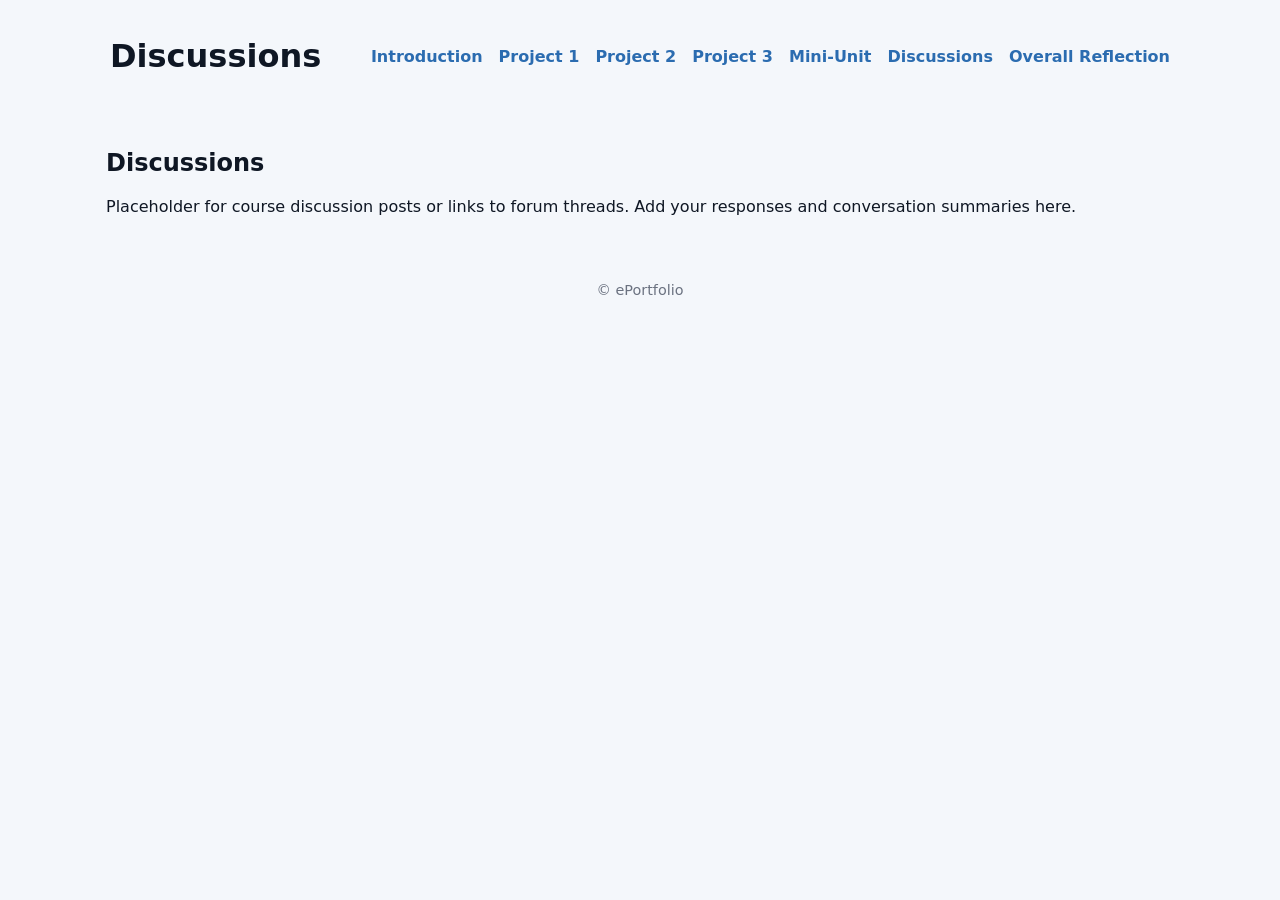
==== discussions.html @ 73dee46e "Initial ePortfolio scaffold" ====
<!doctype html>
<html lang="en">
  <head>
    <meta charset="utf-8" />
    <meta name="viewport" content="width=device-width,initial-scale=1" />
    <title>Discussions</title>
    <link rel="stylesheet" href="css/styles.css">
  </head>
  <body>
    <header class="site-header">
      <h1>Discussions</h1>
      <nav>
        <ul class="nav">
          <li><a href="index.html">Introduction</a></li>
          <li><a href="project1.html">Project 1</a></li>
          <li><a href="project2.html">Project 2</a></li>
          <li><a href="project3.html">Project 3</a></li>
          <li><a href="mini_unit.html">Mini-Unit</a></li>
          <li><a href="discussions.html">Discussions</a></li>
          <li><a href="reflection.html">Overall Reflection</a></li>
        </ul>
      </nav>
    </header>

    <main class="container">
      <h2>Discussions</h2>
      <p>Placeholder for course discussion posts or links to forum threads. Add your responses and conversation summaries here.</p>
    </main>

    <footer class="site-footer">
      <p>&copy; ePortfolio</p>
    </footer>
  </body>
</html>
---- css/styles.css ----
/* Simple styles for ePortfolio */

:root{
	--bg:#f4f7fb;
	--card:#ffffff;
	--accent:#2b6cb0;
	--accent-2:#6fb3ff;
	--muted:#6b7280;
}
*{box-sizing:border-box}
body{font-family:Inter,system-ui,-apple-system,Segoe UI,Roboto,Helvetica,Arial; margin:0; background:var(--bg); color:#0f1724; -webkit-font-smoothing:antialiased}
.site-header{background:transparent; padding:1rem 1.25rem; display:flex; align-items:center; justify-content:space-between; max-width:1100px; margin:0 auto}
.site-brand h1{margin:0; font-size:1.125rem}
.site-brand .tag{margin:0; font-size:.8rem; color:var(--muted)}
.nav{list-style:none; margin:0; padding:0; display:flex; gap:1rem}
.nav a{color:var(--accent); text-decoration:none; font-weight:600}
.nav a:hover{color:var(--accent-2)}
.container{max-width:1100px; margin:2.25rem auto; padding:0 1rem}

.hero{background:linear-gradient(135deg,#ffffff 0%, #eef6ff 100%); padding:2rem; border-radius:12px; box-shadow:0 8px 24px rgba(15,23,42,.06)}
.hero-inner{display:flex; gap:1.5rem; align-items:center}
.avatar{width:96px; height:96px; border-radius:50%; background:linear-gradient(135deg,var(--accent),var(--accent-2)); color:white; display:flex; align-items:center; justify-content:center; font-weight:700; font-size:1.25rem; box-shadow:0 6px 18px rgba(43,108,176,.18)}
.hero-info .name{margin:0; font-size:1.5rem}
.hero-info .subtitle{margin:.25rem 0; color:var(--muted); font-weight:600}
.meta{list-style:none; display:flex; gap:1rem; padding:0; margin:.5rem 0; color:var(--muted)}
.about{margin-top:.5rem; color:#1f2937}

.intro-card{background:var(--card); padding:1rem; border-radius:8px; box-shadow:0 6px 20px rgba(15,23,42,.04)}

.site-footer{padding:1rem; text-align:center; color:var(--muted); font-size:.9rem}

@media (max-width:720px){
	.hero-inner{flex-direction:column; align-items:flex-start}
	.avatar{width:84px; height:84px}
}
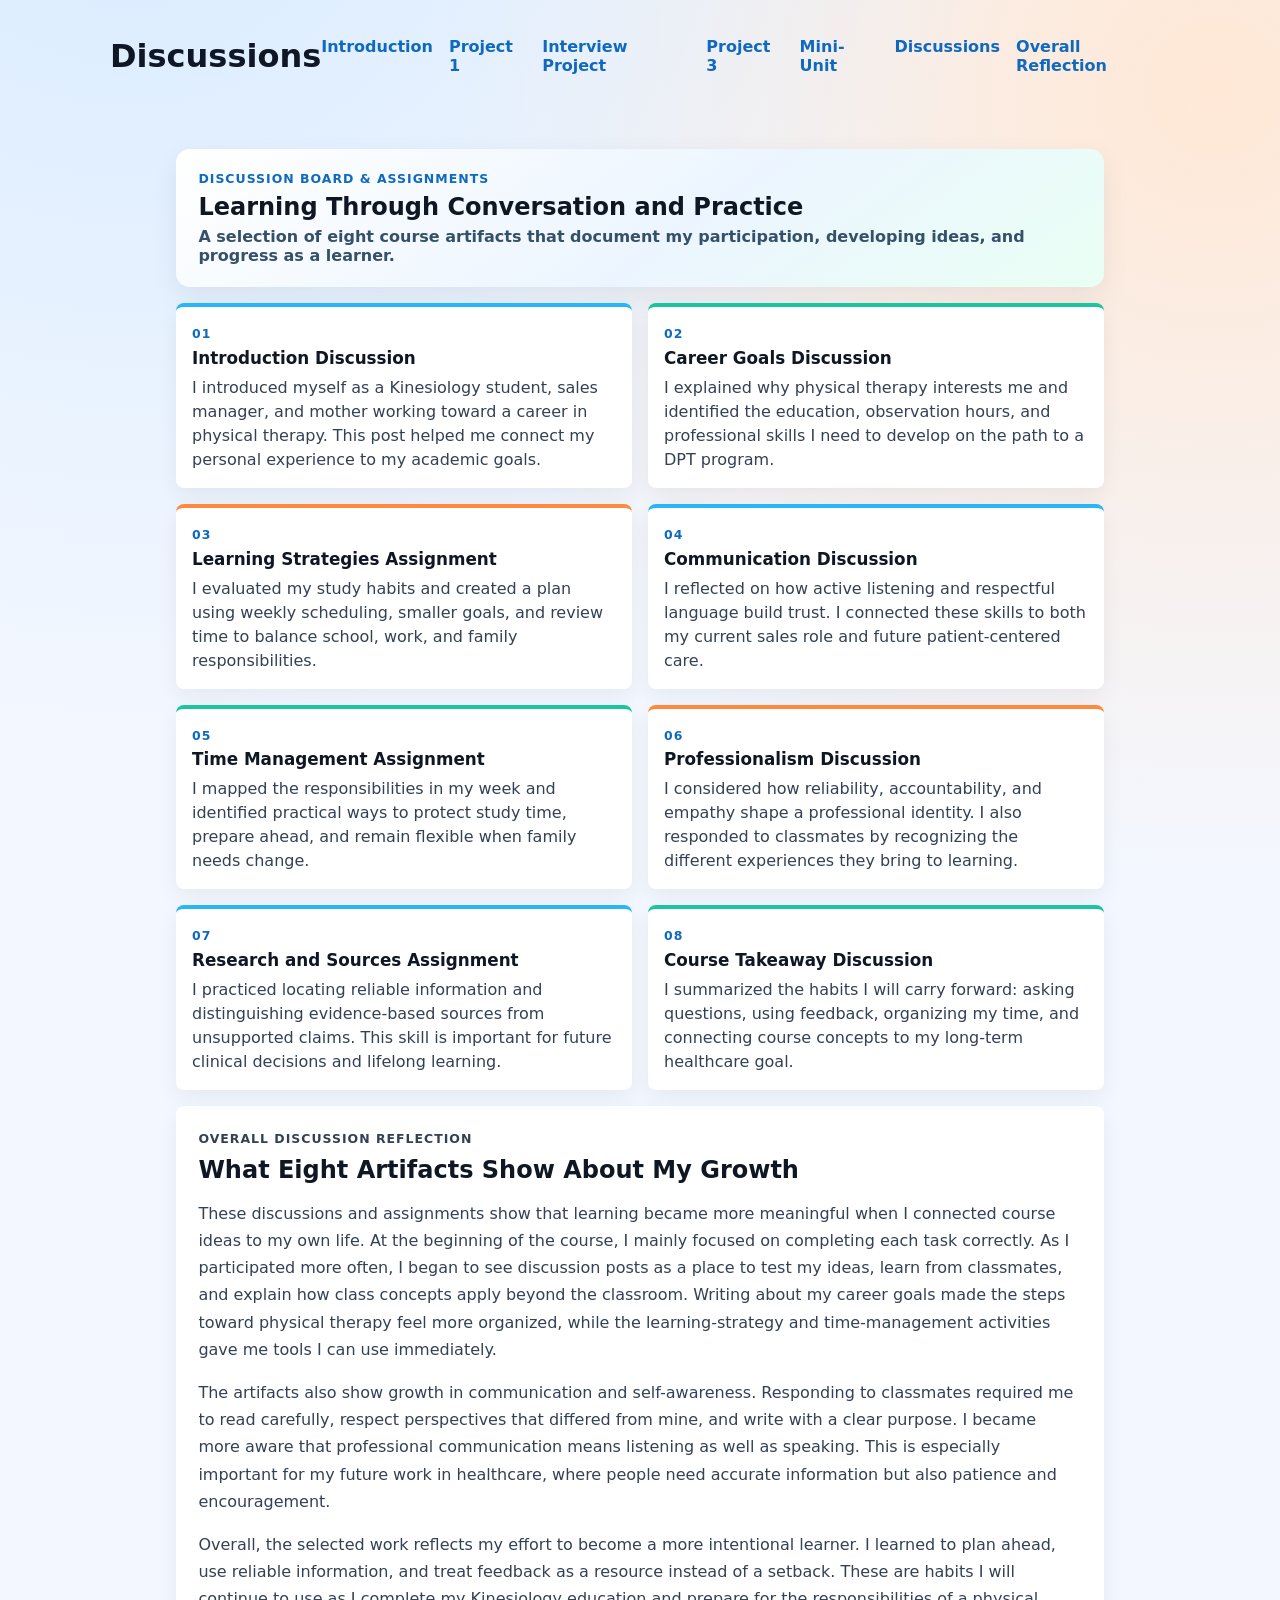
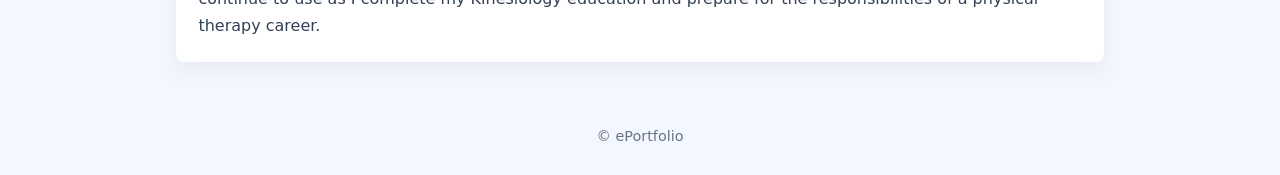
==== commit 6375d3de: "beautify index page" ====
--- a/discussions.html
+++ b/discussions.html
@@ -13,7 +13,7 @@
         <ul class="nav">
           <li><a href="index.html">Introduction</a></li>
           <li><a href="project1.html">Project 1</a></li>
-          <li><a href="project2.html">Project 2</a></li>
+          <li><a href="project2.html">Interview Project</a></li>
           <li><a href="project3.html">Project 3</a></li>
           <li><a href="mini_unit.html">Mini-Unit</a></li>
           <li><a href="discussions.html">Discussions</a></li>
@@ -22,9 +22,33 @@
       </nav>
     </header>
 
-    <main class="container">
-      <h2>Discussions</h2>
-      <p>Placeholder for course discussion posts or links to forum threads. Add your responses and conversation summaries here.</p>
+    <main class="container portfolio-page">
+      <section class="project-hero">
+        <div>
+          <p class="eyebrow">Discussion Board & Assignments</p>
+          <h2>Learning Through Conversation and Practice</h2>
+          <p class="project-sub">A selection of eight course artifacts that document my participation, developing ideas, and progress as a learner.</p>
+        </div>
+      </section>
+
+      <section class="artifact-grid" aria-label="Selected discussion posts and assignments">
+        <article class="artifact-card"><span class="artifact-number">01</span><h3>Introduction Discussion</h3><p>I introduced myself as a Kinesiology student, sales manager, and mother working toward a career in physical therapy. This post helped me connect my personal experience to my academic goals.</p></article>
+        <article class="artifact-card"><span class="artifact-number">02</span><h3>Career Goals Discussion</h3><p>I explained why physical therapy interests me and identified the education, observation hours, and professional skills I need to develop on the path to a DPT program.</p></article>
+        <article class="artifact-card"><span class="artifact-number">03</span><h3>Learning Strategies Assignment</h3><p>I evaluated my study habits and created a plan using weekly scheduling, smaller goals, and review time to balance school, work, and family responsibilities.</p></article>
+        <article class="artifact-card"><span class="artifact-number">04</span><h3>Communication Discussion</h3><p>I reflected on how active listening and respectful language build trust. I connected these skills to both my current sales role and future patient-centered care.</p></article>
+        <article class="artifact-card"><span class="artifact-number">05</span><h3>Time Management Assignment</h3><p>I mapped the responsibilities in my week and identified practical ways to protect study time, prepare ahead, and remain flexible when family needs change.</p></article>
+        <article class="artifact-card"><span class="artifact-number">06</span><h3>Professionalism Discussion</h3><p>I considered how reliability, accountability, and empathy shape a professional identity. I also responded to classmates by recognizing the different experiences they bring to learning.</p></article>
+        <article class="artifact-card"><span class="artifact-number">07</span><h3>Research and Sources Assignment</h3><p>I practiced locating reliable information and distinguishing evidence-based sources from unsupported claims. This skill is important for future clinical decisions and lifelong learning.</p></article>
+        <article class="artifact-card"><span class="artifact-number">08</span><h3>Course Takeaway Discussion</h3><p>I summarized the habits I will carry forward: asking questions, using feedback, organizing my time, and connecting course concepts to my long-term healthcare goal.</p></article>
+      </section>
+
+      <section class="reflection-block">
+        <p class="eyebrow">Overall Discussion Reflection</p>
+        <h2>What Eight Artifacts Show About My Growth</h2>
+        <p>These discussions and assignments show that learning became more meaningful when I connected course ideas to my own life. At the beginning of the course, I mainly focused on completing each task correctly. As I participated more often, I began to see discussion posts as a place to test my ideas, learn from classmates, and explain how class concepts apply beyond the classroom. Writing about my career goals made the steps toward physical therapy feel more organized, while the learning-strategy and time-management activities gave me tools I can use immediately.</p>
+        <p>The artifacts also show growth in communication and self-awareness. Responding to classmates required me to read carefully, respect perspectives that differed from mine, and write with a clear purpose. I became more aware that professional communication means listening as well as speaking. This is especially important for my future work in healthcare, where people need accurate information but also patience and encouragement.</p>
+        <p>Overall, the selected work reflects my effort to become a more intentional learner. I learned to plan ahead, use reliable information, and treat feedback as a resource instead of a setback. These are habits I will continue to use as I complete my Kinesiology education and prepare for the responsibilities of a physical therapy career.</p>
+      </section>
     </main>
 
     <footer class="site-footer">
--- a/css/styles.css
+++ b/css/styles.css
@@ -1,14 +1,16 @@
 /* Simple styles for ePortfolio */
 
 :root{
-	--bg:#f4f7fb;
+	--bg:#f3f7ff;
 	--card:#ffffff;
-	--accent:#2b6cb0;
-	--accent-2:#6fb3ff;
+	--accent:#0f6abf;
+	--accent-2:#29b6f6;
+	--sun:#ff8a3d;
+	--mint:#1cc59f;
 	--muted:#6b7280;
 }
 *{box-sizing:border-box}
-body{font-family:Inter,system-ui,-apple-system,Segoe UI,Roboto,Helvetica,Arial; margin:0; background:var(--bg); color:#0f1724; -webkit-font-smoothing:antialiased}
+body{font-family:Inter,system-ui,-apple-system,Segoe UI,Roboto,Helvetica,Arial; margin:0; background:radial-gradient(circle at 10% -10%, #d8ebff 0%, rgba(216,235,255,0) 40%), radial-gradient(circle at 95% 5%, #ffe8d6 0%, rgba(255,232,214,0) 38%), var(--bg); color:#0f1724; -webkit-font-smoothing:antialiased}
 .site-header{background:transparent; padding:1rem 1.25rem; display:flex; align-items:center; justify-content:space-between; max-width:1100px; margin:0 auto}
 .site-brand h1{margin:0; font-size:1.125rem}
 .site-brand .tag{margin:0; font-size:.8rem; color:var(--muted)}
@@ -17,9 +19,11 @@
 .nav a:hover{color:var(--accent-2)}
 .container{max-width:1100px; margin:2.25rem auto; padding:0 1rem}
 
-.hero{background:linear-gradient(135deg,#ffffff 0%, #eef6ff 100%); padding:2rem; border-radius:12px; box-shadow:0 8px 24px rgba(15,23,42,.06)}
+.hero{background:linear-gradient(140deg,#ffffff 0%, #eef6ff 60%, #e5fff5 100%); padding:2rem; border-radius:16px; box-shadow:0 14px 40px rgba(15,23,42,.08)}
 .hero-inner{display:flex; gap:1.5rem; align-items:center}
+.avatar-wrap{display:flex; flex-direction:column; gap:.75rem; align-items:center}
 .avatar{width:96px; height:96px; border-radius:50%; background:linear-gradient(135deg,var(--accent),var(--accent-2)); color:white; display:flex; align-items:center; justify-content:center; font-weight:700; font-size:1.25rem; box-shadow:0 6px 18px rgba(43,108,176,.18)}
+.hero-photo{width:180px; max-width:32vw; border-radius:14px; border:3px solid rgba(255,255,255,.9); box-shadow:0 10px 22px rgba(15,23,42,.16)}
 .hero-info .name{margin:0; font-size:1.5rem}
 .hero-info .subtitle{margin:.25rem 0; color:var(--muted); font-weight:600}
 .meta{list-style:none; display:flex; gap:1rem; padding:0; margin:.5rem 0; color:var(--muted)}
@@ -32,4 +36,85 @@
 @media (max-width:720px){
 	.hero-inner{flex-direction:column; align-items:flex-start}
 	.avatar{width:84px; height:84px}
+	.hero-photo{width:100%; max-width:380px}
 }
+
+/* New styles for index enhancements */
+.tagline{color:#274156; margin-top:.25rem; font-weight:600}
+.actions{margin-top:1rem; display:flex; gap:.5rem}
+.btn{background:var(--accent); color:white; padding:.55rem .9rem; border-radius:8px; text-decoration:none; font-weight:700}
+.btn:hover{filter:brightness(.95)}
+.btn.ghost{background:transparent; color:var(--accent); border:2px solid rgba(43,108,176,.12)}
+
+.photo-section{margin-top:1.6rem}
+.photo-grid{display:grid; grid-template-columns:repeat(2,1fr); gap:1rem; margin-top:.65rem}
+.photo-card{margin:0; padding:.75rem; border-radius:12px; box-shadow:0 10px 26px rgba(15,23,42,.08)}
+.photo-card img{display:block; width:100%; height:220px; object-fit:cover; border-radius:10px}
+.photo-card figcaption{margin-top:.5rem; color:#1e293b; font-weight:600}
+.photo-card .micro-story{margin:.45rem 0 0 0; color:#475569; font-size:.92rem; line-height:1.45}
+.photo-card.warm{background:linear-gradient(160deg, #fff2e7 0%, #fff8f2 100%)}
+.photo-card.cool{background:linear-gradient(160deg, #e7fbff 0%, #f2fdff 100%)}
+.photo-card.mint{background:linear-gradient(160deg, #e8fff6 0%, #f4fffb 100%)}
+.photo-card.peach{background:linear-gradient(160deg, #ffeede 0%, #fff7f0 100%)}
+
+.cards-section{margin-top:1.5rem}
+.cards-grid{display:grid; grid-template-columns:repeat(3,1fr); gap:1rem; margin-top:.75rem}
+.card{background:linear-gradient(180deg, #ffffff, #fbfdff); padding:1rem; border-radius:10px; text-decoration:none; color:#0f1724; box-shadow:0 8px 20px rgba(15,23,42,.04); transition:transform .18s ease, box-shadow .18s ease, border-color .18s ease; border:1px solid transparent}
+.card h4{margin:0 0 .25rem 0}
+.card p{margin:0; color:var(--muted); font-size:.95rem}
+.card:hover{transform:translateY(-6px); box-shadow:0 18px 40px rgba(15,23,42,.08); border-color:rgba(15,106,191,.3)}
+
+@media (max-width:900px){
+	.cards-grid{grid-template-columns:repeat(2,1fr)}
+	.photo-grid{grid-template-columns:1fr}
+}
+@media (max-width:560px){
+	.cards-grid{grid-template-columns:1fr}
+}
+
+/* Project page styles */
+.project-hero{background:linear-gradient(145deg,#ffffff 0%, #ecf5ff 55%, #e9fff4 100%); border-radius:14px; padding:1.4rem; box-shadow:0 10px 28px rgba(15,23,42,.07)}
+.project-hero h2{margin:0 0 .4rem 0}
+.project-sub{margin:0; color:#35516a; font-weight:600}
+
+.project-grid{display:grid; grid-template-columns:repeat(2,1fr); gap:1rem; margin-top:1rem}
+.project-card{background:#fff; border-radius:12px; padding:1rem; box-shadow:0 8px 22px rgba(15,23,42,.06)}
+.project-card h3{margin:0 0 .5rem 0; font-size:1.05rem}
+.project-card p{margin:0; color:#334155; line-height:1.5}
+
+.portfolio-page{max-width:960px}
+.eyebrow{margin:0 0 .4rem; color:var(--accent); font-size:.78rem; font-weight:800; letter-spacing:.08em; text-transform:uppercase}
+.feature-card{margin-top:1rem}
+.project-details{display:grid; grid-template-columns:repeat(3,1fr); gap:1rem; margin:0}
+.project-details div{border-left:3px solid var(--mint); padding-left:.7rem}
+.project-details dt{color:var(--muted); font-size:.8rem; font-weight:700; text-transform:uppercase}
+.project-details dd{margin:.25rem 0 0; color:#334155; line-height:1.45}
+.artifact-grid{display:grid; grid-template-columns:repeat(2,1fr); gap:1rem; margin-top:1rem}
+.artifact-card{background:#fff; border-top:4px solid var(--accent-2); border-radius:8px; padding:1rem; box-shadow:0 8px 22px rgba(15,23,42,.06)}
+.artifact-card:nth-child(3n+2){border-color:var(--mint)}
+.artifact-card:nth-child(3n){border-color:var(--sun)}
+.artifact-card h3{margin:.35rem 0 .5rem; font-size:1.05rem}
+.artifact-card p{margin:0; color:#334155; line-height:1.5}
+.artifact-number{color:var(--accent); font-size:.78rem; font-weight:800; letter-spacing:.08em}
+.reflection-block{margin-top:1rem; background:#fff; border-radius:8px; padding:1.4rem; box-shadow:0 8px 22px rgba(15,23,42,.06)}
+.reflection-block h2{margin:.1rem 0 .75rem}
+.reflection-block p{color:#334155; line-height:1.7}
+.reflection-block p:last-child{margin-bottom:0}
+.long-reflection{margin-top:1rem}
+
+.project-photo-block{margin-top:1rem}
+.tips{margin-top:1rem}
+.tips ul{margin:.4rem 0 0 1.1rem; color:#334155}
+.tips li{margin:.3rem 0}
+
+@media (max-width:900px){
+	.project-grid{grid-template-columns:1fr}
+	.project-details{grid-template-columns:1fr}
+}
+
+@media (max-width:720px){
+	.site-header{align-items:flex-start; flex-direction:column; gap:.75rem}
+	.site-header nav{width:100%}
+	.nav{flex-wrap:wrap; gap:.5rem .85rem}
+	.artifact-grid{grid-template-columns:1fr}
+}
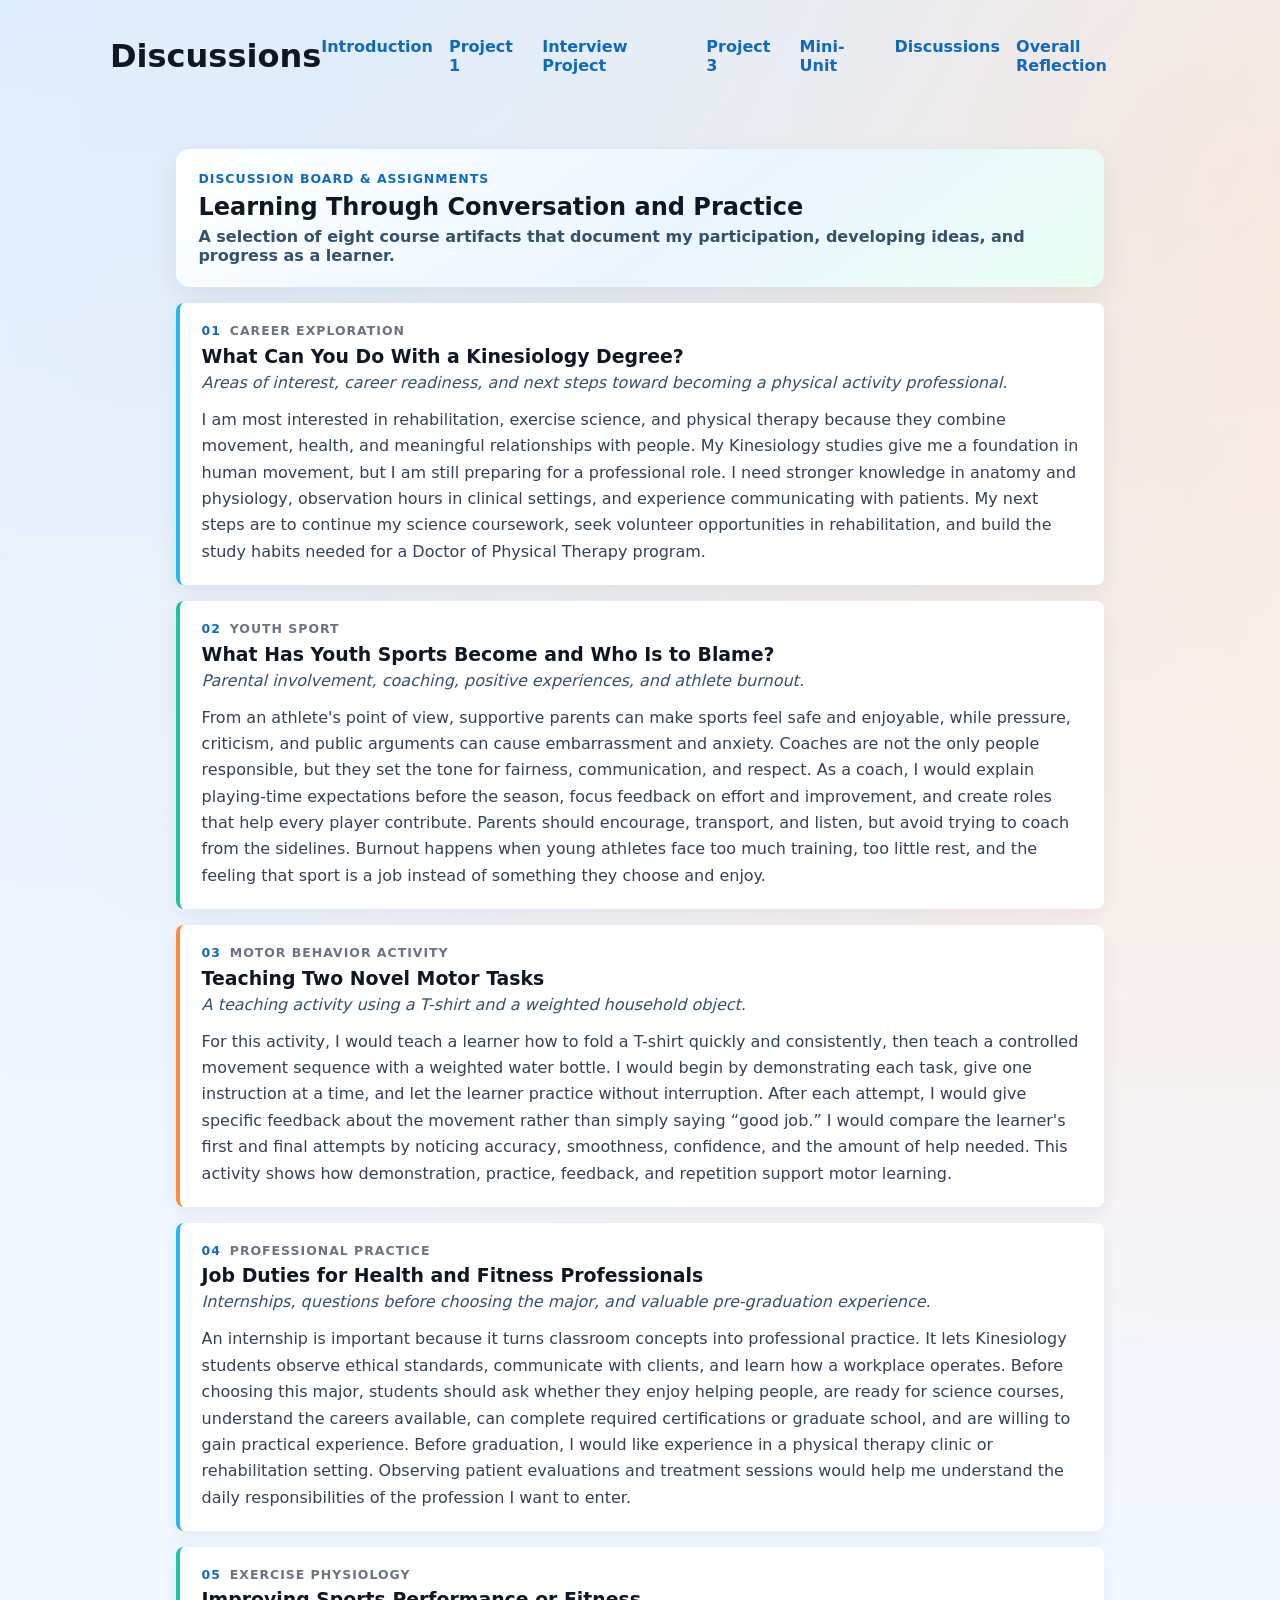
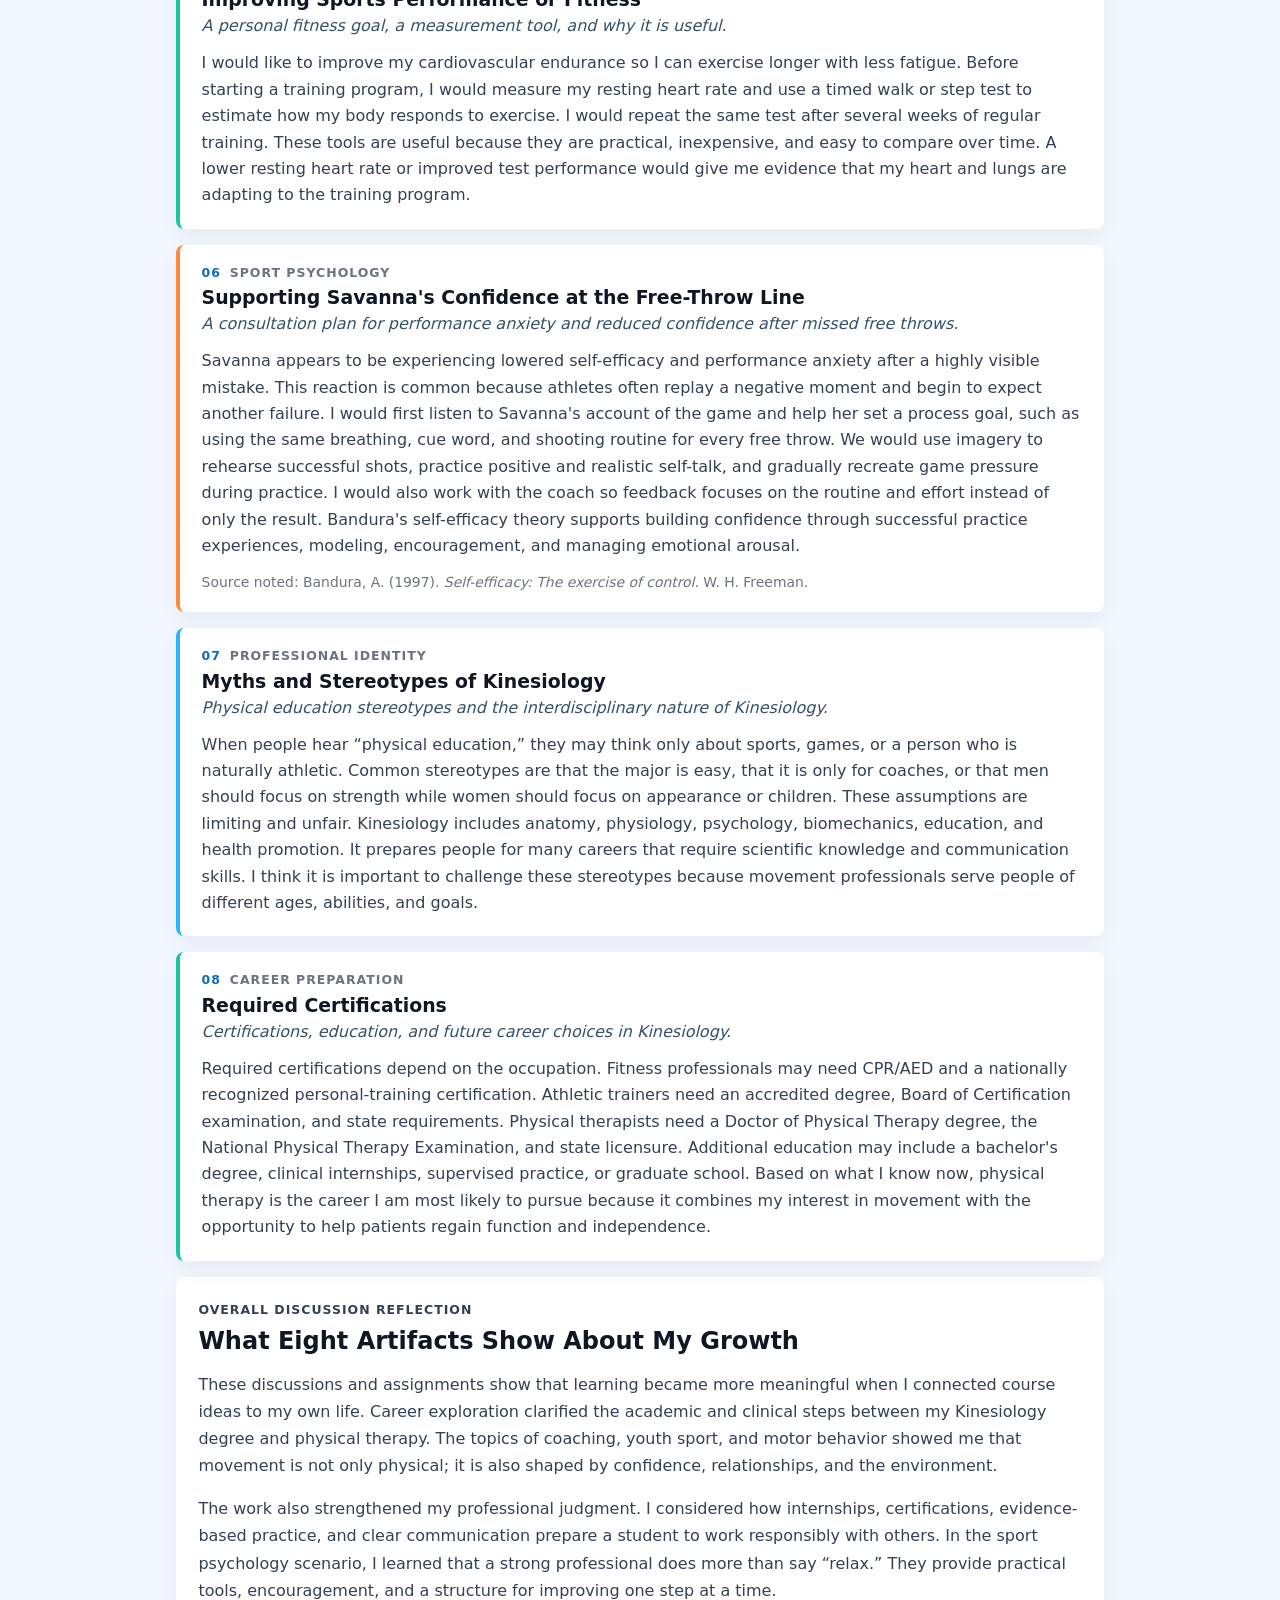
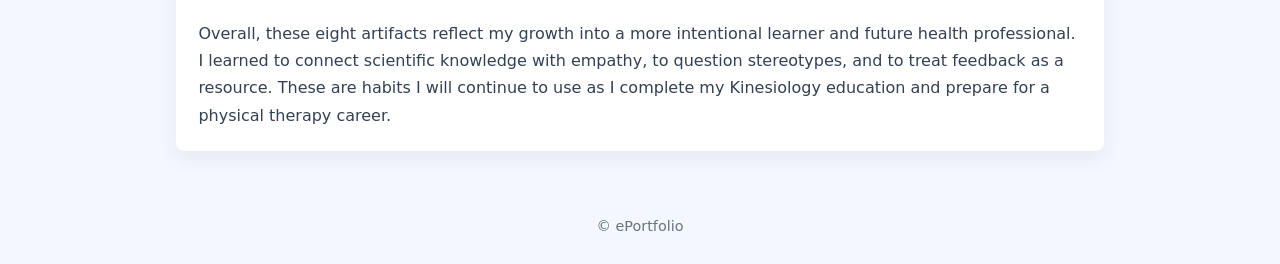
==== commit e3079632: "beautify index page" ====
--- a/discussions.html
+++ b/discussions.html
@@ -31,23 +31,71 @@
         </div>
       </section>
 
-      <section class="artifact-grid" aria-label="Selected discussion posts and assignments">
-        <article class="artifact-card"><span class="artifact-number">01</span><h3>Introduction Discussion</h3><p>I introduced myself as a Kinesiology student, sales manager, and mother working toward a career in physical therapy. This post helped me connect my personal experience to my academic goals.</p></article>
-        <article class="artifact-card"><span class="artifact-number">02</span><h3>Career Goals Discussion</h3><p>I explained why physical therapy interests me and identified the education, observation hours, and professional skills I need to develop on the path to a DPT program.</p></article>
-        <article class="artifact-card"><span class="artifact-number">03</span><h3>Learning Strategies Assignment</h3><p>I evaluated my study habits and created a plan using weekly scheduling, smaller goals, and review time to balance school, work, and family responsibilities.</p></article>
-        <article class="artifact-card"><span class="artifact-number">04</span><h3>Communication Discussion</h3><p>I reflected on how active listening and respectful language build trust. I connected these skills to both my current sales role and future patient-centered care.</p></article>
-        <article class="artifact-card"><span class="artifact-number">05</span><h3>Time Management Assignment</h3><p>I mapped the responsibilities in my week and identified practical ways to protect study time, prepare ahead, and remain flexible when family needs change.</p></article>
-        <article class="artifact-card"><span class="artifact-number">06</span><h3>Professionalism Discussion</h3><p>I considered how reliability, accountability, and empathy shape a professional identity. I also responded to classmates by recognizing the different experiences they bring to learning.</p></article>
-        <article class="artifact-card"><span class="artifact-number">07</span><h3>Research and Sources Assignment</h3><p>I practiced locating reliable information and distinguishing evidence-based sources from unsupported claims. This skill is important for future clinical decisions and lifelong learning.</p></article>
-        <article class="artifact-card"><span class="artifact-number">08</span><h3>Course Takeaway Discussion</h3><p>I summarized the habits I will carry forward: asking questions, using feedback, organizing my time, and connecting course concepts to my long-term healthcare goal.</p></article>
+      <section class="discussion-list" aria-label="Eight selected discussion posts and assignments">
+        <article class="discussion-entry">
+          <div class="discussion-label"><span class="artifact-number">01</span><span>Career Exploration</span></div>
+          <h3>What Can You Do With a Kinesiology Degree?</h3>
+          <p class="discussion-prompt">Areas of interest, career readiness, and next steps toward becoming a physical activity professional.</p>
+          <p>I am most interested in rehabilitation, exercise science, and physical therapy because they combine movement, health, and meaningful relationships with people. My Kinesiology studies give me a foundation in human movement, but I am still preparing for a professional role. I need stronger knowledge in anatomy and physiology, observation hours in clinical settings, and experience communicating with patients. My next steps are to continue my science coursework, seek volunteer opportunities in rehabilitation, and build the study habits needed for a Doctor of Physical Therapy program.</p>
+        </article>
+
+        <article class="discussion-entry">
+          <div class="discussion-label"><span class="artifact-number">02</span><span>Youth Sport</span></div>
+          <h3>What Has Youth Sports Become and Who Is to Blame?</h3>
+          <p class="discussion-prompt">Parental involvement, coaching, positive experiences, and athlete burnout.</p>
+          <p>From an athlete's point of view, supportive parents can make sports feel safe and enjoyable, while pressure, criticism, and public arguments can cause embarrassment and anxiety. Coaches are not the only people responsible, but they set the tone for fairness, communication, and respect. As a coach, I would explain playing-time expectations before the season, focus feedback on effort and improvement, and create roles that help every player contribute. Parents should encourage, transport, and listen, but avoid trying to coach from the sidelines. Burnout happens when young athletes face too much training, too little rest, and the feeling that sport is a job instead of something they choose and enjoy.</p>
+        </article>
+
+        <article class="discussion-entry">
+          <div class="discussion-label"><span class="artifact-number">03</span><span>Motor Behavior Activity</span></div>
+          <h3>Teaching Two Novel Motor Tasks</h3>
+          <p class="discussion-prompt">A teaching activity using a T-shirt and a weighted household object.</p>
+          <p>For this activity, I would teach a learner how to fold a T-shirt quickly and consistently, then teach a controlled movement sequence with a weighted water bottle. I would begin by demonstrating each task, give one instruction at a time, and let the learner practice without interruption. After each attempt, I would give specific feedback about the movement rather than simply saying “good job.” I would compare the learner's first and final attempts by noticing accuracy, smoothness, confidence, and the amount of help needed. This activity shows how demonstration, practice, feedback, and repetition support motor learning.</p>
+        </article>
+
+        <article class="discussion-entry">
+          <div class="discussion-label"><span class="artifact-number">04</span><span>Professional Practice</span></div>
+          <h3>Job Duties for Health and Fitness Professionals</h3>
+          <p class="discussion-prompt">Internships, questions before choosing the major, and valuable pre-graduation experience.</p>
+          <p>An internship is important because it turns classroom concepts into professional practice. It lets Kinesiology students observe ethical standards, communicate with clients, and learn how a workplace operates. Before choosing this major, students should ask whether they enjoy helping people, are ready for science courses, understand the careers available, can complete required certifications or graduate school, and are willing to gain practical experience. Before graduation, I would like experience in a physical therapy clinic or rehabilitation setting. Observing patient evaluations and treatment sessions would help me understand the daily responsibilities of the profession I want to enter.</p>
+        </article>
+
+        <article class="discussion-entry">
+          <div class="discussion-label"><span class="artifact-number">05</span><span>Exercise Physiology</span></div>
+          <h3>Improving Sports Performance or Fitness</h3>
+          <p class="discussion-prompt">A personal fitness goal, a measurement tool, and why it is useful.</p>
+          <p>I would like to improve my cardiovascular endurance so I can exercise longer with less fatigue. Before starting a training program, I would measure my resting heart rate and use a timed walk or step test to estimate how my body responds to exercise. I would repeat the same test after several weeks of regular training. These tools are useful because they are practical, inexpensive, and easy to compare over time. A lower resting heart rate or improved test performance would give me evidence that my heart and lungs are adapting to the training program.</p>
+        </article>
+
+        <article class="discussion-entry">
+          <div class="discussion-label"><span class="artifact-number">06</span><span>Sport Psychology</span></div>
+          <h3>Supporting Savanna's Confidence at the Free-Throw Line</h3>
+          <p class="discussion-prompt">A consultation plan for performance anxiety and reduced confidence after missed free throws.</p>
+          <p>Savanna appears to be experiencing lowered self-efficacy and performance anxiety after a highly visible mistake. This reaction is common because athletes often replay a negative moment and begin to expect another failure. I would first listen to Savanna's account of the game and help her set a process goal, such as using the same breathing, cue word, and shooting routine for every free throw. We would use imagery to rehearse successful shots, practice positive and realistic self-talk, and gradually recreate game pressure during practice. I would also work with the coach so feedback focuses on the routine and effort instead of only the result. Bandura's self-efficacy theory supports building confidence through successful practice experiences, modeling, encouragement, and managing emotional arousal.</p>
+          <p class="source-note">Source noted: Bandura, A. (1997). <em>Self-efficacy: The exercise of control.</em> W. H. Freeman.</p>
+        </article>
+
+        <article class="discussion-entry">
+          <div class="discussion-label"><span class="artifact-number">07</span><span>Professional Identity</span></div>
+          <h3>Myths and Stereotypes of Kinesiology</h3>
+          <p class="discussion-prompt">Physical education stereotypes and the interdisciplinary nature of Kinesiology.</p>
+          <p>When people hear “physical education,” they may think only about sports, games, or a person who is naturally athletic. Common stereotypes are that the major is easy, that it is only for coaches, or that men should focus on strength while women should focus on appearance or children. These assumptions are limiting and unfair. Kinesiology includes anatomy, physiology, psychology, biomechanics, education, and health promotion. It prepares people for many careers that require scientific knowledge and communication skills. I think it is important to challenge these stereotypes because movement professionals serve people of different ages, abilities, and goals.</p>
+        </article>
+
+        <article class="discussion-entry">
+          <div class="discussion-label"><span class="artifact-number">08</span><span>Career Preparation</span></div>
+          <h3>Required Certifications</h3>
+          <p class="discussion-prompt">Certifications, education, and future career choices in Kinesiology.</p>
+          <p>Required certifications depend on the occupation. Fitness professionals may need CPR/AED and a nationally recognized personal-training certification. Athletic trainers need an accredited degree, Board of Certification examination, and state requirements. Physical therapists need a Doctor of Physical Therapy degree, the National Physical Therapy Examination, and state licensure. Additional education may include a bachelor's degree, clinical internships, supervised practice, or graduate school. Based on what I know now, physical therapy is the career I am most likely to pursue because it combines my interest in movement with the opportunity to help patients regain function and independence.</p>
+        </article>
       </section>
 
       <section class="reflection-block">
         <p class="eyebrow">Overall Discussion Reflection</p>
         <h2>What Eight Artifacts Show About My Growth</h2>
-        <p>These discussions and assignments show that learning became more meaningful when I connected course ideas to my own life. At the beginning of the course, I mainly focused on completing each task correctly. As I participated more often, I began to see discussion posts as a place to test my ideas, learn from classmates, and explain how class concepts apply beyond the classroom. Writing about my career goals made the steps toward physical therapy feel more organized, while the learning-strategy and time-management activities gave me tools I can use immediately.</p>
-        <p>The artifacts also show growth in communication and self-awareness. Responding to classmates required me to read carefully, respect perspectives that differed from mine, and write with a clear purpose. I became more aware that professional communication means listening as well as speaking. This is especially important for my future work in healthcare, where people need accurate information but also patience and encouragement.</p>
-        <p>Overall, the selected work reflects my effort to become a more intentional learner. I learned to plan ahead, use reliable information, and treat feedback as a resource instead of a setback. These are habits I will continue to use as I complete my Kinesiology education and prepare for the responsibilities of a physical therapy career.</p>
+        <p>These discussions and assignments show that learning became more meaningful when I connected course ideas to my own life. Career exploration clarified the academic and clinical steps between my Kinesiology degree and physical therapy. The topics of coaching, youth sport, and motor behavior showed me that movement is not only physical; it is also shaped by confidence, relationships, and the environment.</p>
+        <p>The work also strengthened my professional judgment. I considered how internships, certifications, evidence-based practice, and clear communication prepare a student to work responsibly with others. In the sport psychology scenario, I learned that a strong professional does more than say “relax.” They provide practical tools, encouragement, and a structure for improving one step at a time.</p>
+        <p>Overall, these eight artifacts reflect my growth into a more intentional learner and future health professional. I learned to connect scientific knowledge with empathy, to question stereotypes, and to treat feedback as a resource. These are habits I will continue to use as I complete my Kinesiology education and prepare for a physical therapy career.</p>
       </section>
     </main>
 
--- a/css/styles.css
+++ b/css/styles.css
@@ -89,12 +89,15 @@
 .project-details div{border-left:3px solid var(--mint); padding-left:.7rem}
 .project-details dt{color:var(--muted); font-size:.8rem; font-weight:700; text-transform:uppercase}
 .project-details dd{margin:.25rem 0 0; color:#334155; line-height:1.45}
-.artifact-grid{display:grid; grid-template-columns:repeat(2,1fr); gap:1rem; margin-top:1rem}
-.artifact-card{background:#fff; border-top:4px solid var(--accent-2); border-radius:8px; padding:1rem; box-shadow:0 8px 22px rgba(15,23,42,.06)}
-.artifact-card:nth-child(3n+2){border-color:var(--mint)}
-.artifact-card:nth-child(3n){border-color:var(--sun)}
-.artifact-card h3{margin:.35rem 0 .5rem; font-size:1.05rem}
-.artifact-card p{margin:0; color:#334155; line-height:1.5}
+.discussion-list{display:grid; gap:1rem; margin-top:1rem}
+.discussion-entry{background:#fff; border-left:4px solid var(--accent-2); border-radius:8px; padding:1.25rem 1.35rem; box-shadow:0 8px 22px rgba(15,23,42,.06)}
+.discussion-entry:nth-child(3n+2){border-color:var(--mint)}
+.discussion-entry:nth-child(3n){border-color:var(--sun)}
+.discussion-label{display:flex; align-items:center; gap:.55rem; color:var(--muted); font-size:.78rem; font-weight:800; letter-spacing:.08em; text-transform:uppercase}
+.discussion-entry h3{margin:.4rem 0 .25rem; font-size:1.18rem}
+.discussion-prompt{margin:.2rem 0 .8rem; color:#35516a; font-style:italic; line-height:1.45}
+.discussion-entry > p:not(.discussion-prompt):not(.source-note){margin:.6rem 0 0; color:#334155; line-height:1.65}
+.source-note{margin:.8rem 0 0; color:var(--muted); font-size:.87rem; line-height:1.45}
 .artifact-number{color:var(--accent); font-size:.78rem; font-weight:800; letter-spacing:.08em}
 .reflection-block{margin-top:1rem; background:#fff; border-radius:8px; padding:1.4rem; box-shadow:0 8px 22px rgba(15,23,42,.06)}
 .reflection-block h2{margin:.1rem 0 .75rem}
@@ -116,5 +119,5 @@
 	.site-header{align-items:flex-start; flex-direction:column; gap:.75rem}
 	.site-header nav{width:100%}
 	.nav{flex-wrap:wrap; gap:.5rem .85rem}
-	.artifact-grid{grid-template-columns:1fr}
+	.discussion-entry{padding:1rem}
 }
